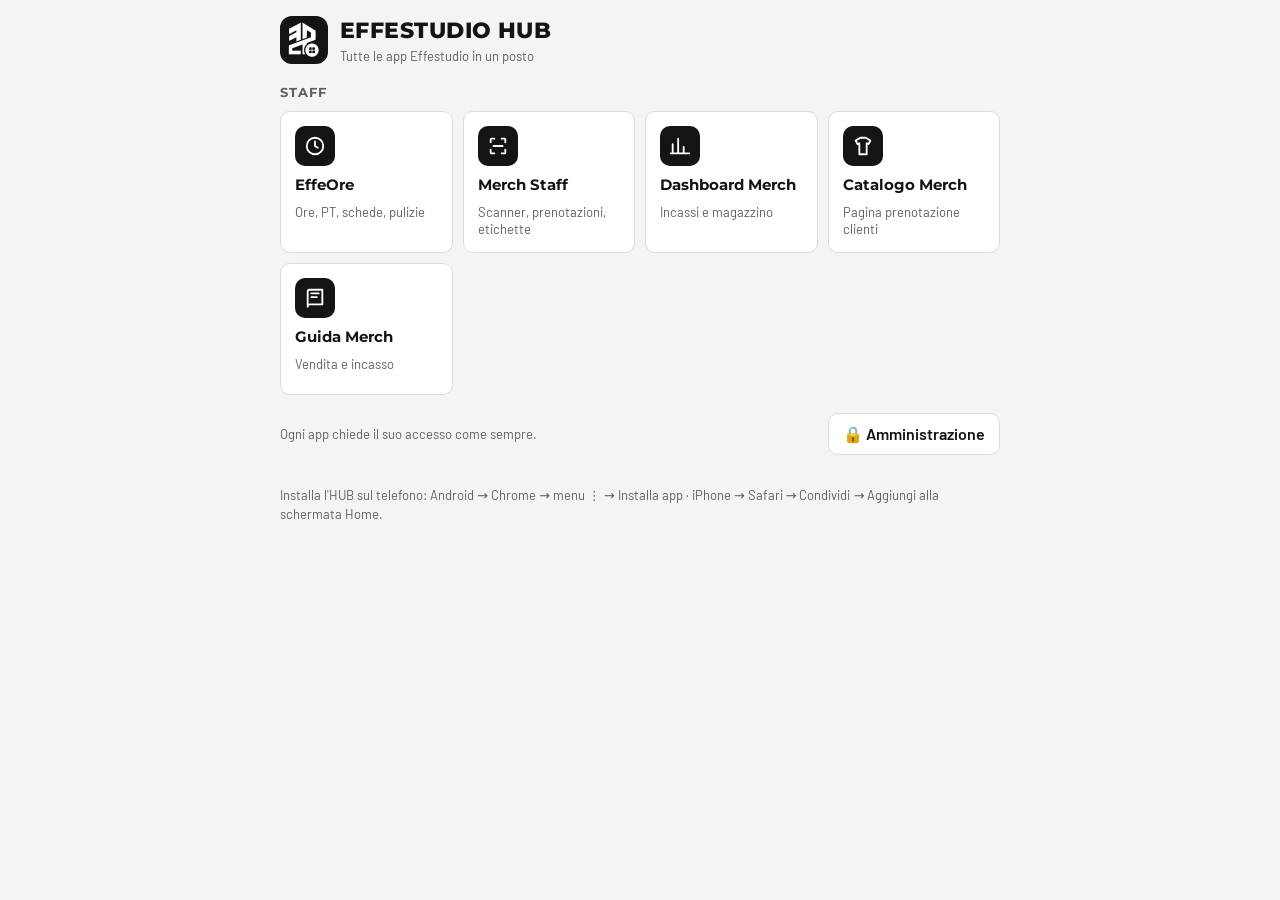
==== index.html @ 87434bb0 "Effestudio HUB: app unica installabile con EffeOre, Merch e area amministrazione Co-Authored-By: Cla" ====
<!DOCTYPE html>
<html lang="it">
<head>
<meta charset="utf-8">
<meta name="viewport" content="width=device-width,initial-scale=1,viewport-fit=cover">
<meta name="theme-color" content="#141414">
<meta name="apple-mobile-web-app-capable" content="yes">
<meta name="mobile-web-app-capable" content="yes">
<meta name="apple-mobile-web-app-title" content="Effestudio HUB">
<meta name="apple-mobile-web-app-status-bar-style" content="black">
<link rel="manifest" href="manifest.webmanifest">
<link rel="icon" type="image/png" href="icons/favicon-32.png">
<link rel="apple-touch-icon" href="icons/apple-touch-icon.png">
<title>Effestudio HUB</title>
<link rel="preconnect" href="https://fonts.googleapis.com">
<link rel="stylesheet" href="https://fonts.googleapis.com/css2?family=Montserrat:wght@600;700;800&family=Barlow:wght@400;500;600&display=swap">
<style>
:root{
  --bg:#f4f4f2; --surface:#ffffff; --surface-2:#ececea; --fg:#141414; --muted:#5f5f5c; --line:#dcdcd8;
  --accent:#141414; --accent-fg:#ffffff; --crit:#b3261e; --crit-soft:#f8dcd9; --ok:#1f7a45; --ok-soft:#dcf0e3;
  --bar:#141414; --bar-fg:#ffffff;
  --display:"Montserrat","Arial",system-ui,sans-serif; --body:"Barlow",system-ui,-apple-system,"Segoe UI",sans-serif; --r:10px;
}
@media (prefers-color-scheme: dark){:root{
  --bg:#0e0e0e; --surface:#191919; --surface-2:#232323; --fg:#f2f2f0; --muted:#a3a3a0; --line:#2e2e2e;
  --accent:#f2f2f0; --accent-fg:#141414; --crit:#f07a70; --crit-soft:#3d1d1a; --ok:#5cc489; --ok-soft:#15301f;
  --bar:#000000; --bar-fg:#f2f2f0; color-scheme:dark}}
*{box-sizing:border-box}
[hidden]{display:none!important}
html,body{margin:0;height:100%}
body{background:var(--bg);color:var(--fg);font:400 16px/1.4 var(--body)}
button,input{font:inherit;color:inherit}
:focus-visible{outline:2px solid var(--accent);outline-offset:2px}

/* home */
#home{min-height:100%;padding:calc(16px + env(safe-area-inset-top)) 16px calc(24px + env(safe-area-inset-bottom))}
.wrap{max-width:720px;margin:0 auto;display:flex;flex-direction:column;gap:18px}
.brand{display:flex;align-items:center;gap:12px}
.brand img{width:48px;height:48px;border-radius:12px}
h1,h2{font-family:var(--display);margin:0}
h1{font-size:22px;font-weight:800;text-transform:uppercase;letter-spacing:.02em}
.brand small{display:block;color:var(--muted);font-size:13px}
h2{font-size:13px;font-weight:700;text-transform:uppercase;letter-spacing:.08em;color:var(--muted);margin-bottom:10px}
.grid{display:grid;grid-template-columns:repeat(auto-fill,minmax(150px,1fr));gap:10px}
.tile{display:flex;flex-direction:column;align-items:flex-start;gap:10px;text-align:left;background:var(--surface);border:1px solid var(--line);border-radius:var(--r);padding:14px;cursor:pointer;min-height:132px;position:relative}
.tile:hover{border-color:var(--fg)}
.tile:active{transform:scale(.98)}
.tile .ic{width:40px;height:40px;border-radius:10px;background:var(--accent);color:var(--accent-fg);display:flex;align-items:center;justify-content:center}
.tile .ic svg{width:22px;height:22px}
.tile b{font-family:var(--display);font-size:15px;font-weight:700;line-height:1.2}
.tile span{color:var(--muted);font-size:13px;line-height:1.3}
.tile .ext{position:absolute;top:12px;right:12px;font-size:12px;color:var(--muted);font-weight:600}
.admin-bar{display:flex;justify-content:space-between;align-items:center;gap:10px;flex-wrap:wrap}
.lnk{background:none;border:1px solid var(--line);border-radius:var(--r);padding:9px 14px;font-weight:600;cursor:pointer;background:var(--surface)}
.muted{color:var(--muted);font-size:13px}
.pill{display:inline-flex;align-items:center;gap:6px;font-size:12px;font-weight:700;padding:3px 10px;border-radius:99px;background:var(--ok-soft);color:var(--ok);text-transform:uppercase;letter-spacing:.04em}

/* app aperta */
#shell{position:fixed;inset:0;display:flex;flex-direction:column;background:var(--bg)}
.topbar{display:flex;align-items:center;gap:6px;background:var(--bar);color:var(--bar-fg);padding:calc(6px + env(safe-area-inset-top)) 8px 6px;min-height:48px}
.topbar button{background:transparent;border:0;color:inherit;padding:8px 10px;border-radius:8px;cursor:pointer;font-weight:600;display:flex;align-items:center;gap:6px}
.topbar button:hover{background:rgba(255,255,255,.1)}
.topbar .t{flex:1;font-family:var(--display);font-weight:700;font-size:15px;white-space:nowrap;overflow:hidden;text-overflow:ellipsis}
.topbar svg{width:20px;height:20px}
#frames{flex:1;position:relative}
#frames iframe{position:absolute;inset:0;width:100%;height:100%;border:0;background:var(--bg)}
.loading{position:absolute;inset:0;display:flex;align-items:center;justify-content:center;color:var(--muted);pointer-events:none}

dialog{border:0;border-radius:14px;padding:0;width:min(380px,92vw);background:var(--surface);color:var(--fg)}
dialog::backdrop{background:rgba(0,0,0,.55)}
.dlg{padding:18px;display:flex;flex-direction:column;gap:12px}
.dlg h3{font-family:var(--display);margin:0;font-size:18px}
.dlg input{background:var(--surface);border:1px solid var(--line);border-radius:8px;padding:12px;font-size:18px;width:100%}
.dlg .row{display:flex;gap:8px}.dlg .row button{flex:1}
.primary{background:var(--accent);color:var(--accent-fg);border:1px solid var(--accent);border-radius:8px;padding:11px;font-weight:700;cursor:pointer}
.sec{background:var(--surface);border:1px solid var(--line);border-radius:8px;padding:11px;font-weight:600;cursor:pointer}
.err{background:var(--crit-soft);color:var(--crit);border-radius:8px;padding:10px;font-weight:600;font-size:14px}
</style>
</head>
<body>

<div id="home">
  <div class="wrap">
    <div class="brand"><img src="icons/icon-192.png" alt=""><div><h1>Effestudio HUB</h1><small>Tutte le app Effestudio in un posto</small></div></div>
    <section><h2>Staff</h2><div class="grid" id="g-staff"></div></section>
    <section id="s-admin" hidden><h2>Amministrazione</h2><div class="grid" id="g-admin"></div></section>
    <div class="admin-bar">
      <span class="muted" id="adm-state">Ogni app chiede il suo accesso come sempre.</span>
      <button class="lnk" id="b-admin">🔒 Amministrazione</button>
    </div>
    <p class="muted" id="install-hint">Installa l'HUB sul telefono: Android → Chrome → menu ⋮ → Installa app · iPhone → Safari → Condividi → Aggiungi alla schermata Home.</p>
  </div>
</div>

<div id="shell" hidden>
  <div class="topbar">
    <button id="b-back" aria-label="Torna all'HUB"><svg viewBox="0 0 24 24" fill="none" stroke="currentColor" stroke-width="2.2" stroke-linecap="round" stroke-linejoin="round"><path d="M15 18l-6-6 6-6"/></svg>HUB</button>
    <div class="t" id="t-name"></div>
    <button id="b-reload" aria-label="Ricarica"><svg viewBox="0 0 24 24" fill="none" stroke="currentColor" stroke-width="2" stroke-linecap="round" stroke-linejoin="round"><path d="M21 12a9 9 0 1 1-3-6.7L21 8M21 3v5h-5"/></svg></button>
    <button id="b-ext" aria-label="Apri nel browser"><svg viewBox="0 0 24 24" fill="none" stroke="currentColor" stroke-width="2" stroke-linecap="round" stroke-linejoin="round"><path d="M14 4h6v6M20 4l-9 9M18 14v5a1 1 0 0 1-1 1H5a1 1 0 0 1-1-1V7a1 1 0 0 1 1-1h5"/></svg></button>
  </div>
  <div id="frames"></div>
</div>

<dialog id="dlg"><div class="dlg" id="dlgBody"></div></dialog>

<script src="apps.js"></script>
<script>
const $=id=>document.getElementById(id);
const esc=s=>String(s??"").replace(/[&<>"']/g,c=>({"&":"&amp;","<":"&lt;",">":"&gt;",'"':"&quot;","'":"&#39;"}[c]));
function store(k,v){try{v==null?localStorage.removeItem(k):localStorage.setItem(k,v)}catch(e){}}
function load(k){try{return localStorage.getItem(k)}catch(e){return null}}

const ICONS={
  clock:'<circle cx="12" cy="12" r="9"/><path d="M12 7v5l3 2"/>',
  scan:'<path d="M4 8V5a1 1 0 0 1 1-1h3M16 4h3a1 1 0 0 1 1 1v3M20 16v3a1 1 0 0 1-1 1h-3M8 20H5a1 1 0 0 1-1-1v-3M7 12h10"/>',
  chart:'<path d="M4 20V10M10 20V4M16 20v-7M22 20H2"/>',
  shirt:'<path d="M9 3h6l5 3-2 4-2-1v12H8V9L6 10 4 6z"/>',
  book:'<path d="M4 19.5V5a2 2 0 0 1 2-2h14v16H6.5A2.5 2.5 0 0 0 4 21.5ZM8 7h8M8 11h6"/>',
  euro:'<path d="M17 6.5A7 7 0 1 0 17 17.5M4 10h9M4 14h9"/>',
  ledger:'<rect x="4" y="3" width="16" height="18" rx="2"/><path d="M8 7h8M8 11h8M8 15h5"/>',
  calendar:'<rect x="3" y="5" width="18" height="16" rx="2"/><path d="M3 10h18M8 3v4M16 3v4"/>'
};
const svg=k=>`<svg viewBox="0 0 24 24" fill="none" stroke="currentColor" stroke-width="2" stroke-linecap="round" stroke-linejoin="round">${ICONS[k]||ICONS.book}</svg>`;
const APPS=window.HUB_APPS||[];
const isAdmin=()=>load("hub-admin")==="1";

/* ---------- home ---------- */
function tile(a){return `<button class="tile" data-id="${esc(a.id)}">${a.mode==="browser"?'<i class="ext">↗ browser</i>':""}<div class="ic">${svg(a.icon)}</div><b>${esc(a.name)}</b><span>${esc(a.sub)}</span></button>`}
function renderHome(){
  $("g-staff").innerHTML=APPS.filter(a=>a.area==="staff").map(tile).join("");
  const adm=isAdmin();
  $("s-admin").hidden=!adm;
  $("g-admin").innerHTML=adm?APPS.filter(a=>a.area==="admin").map(tile).join(""):"";
  $("b-admin").textContent=adm?"Esci da amministrazione":"🔒 Amministrazione";
  $("adm-state").innerHTML=adm?'<span class="pill">✓ Amministrazione attiva</span>':"Ogni app chiede il suo accesso come sempre.";
  document.querySelectorAll(".tile").forEach(b=>b.onclick=()=>openApp(b.dataset.id,true));
  $("install-hint").hidden=matchMedia("(display-mode: standalone)").matches||navigator.standalone===true;
}

/* ---------- sblocco amministrazione (PIN verificato sul server EffeOre) ---------- */
$("b-admin").onclick=()=>{
  if(isAdmin()){store("hub-admin",null);renderHome();return}
  $("dlgBody").innerHTML=`<h3>Amministrazione</h3><p class="muted" style="margin:0">Inserisci il PIN amministrazione (lo stesso di EffeOre).</p>
    <input id="a-pin" type="password" inputmode="numeric" autocomplete="off"><div id="a-err" class="err" hidden></div>
    <div class="row"><button class="sec" id="a-no">Annulla</button><button class="primary" id="a-ok">Sblocca</button></div>`;
  $("dlg").showModal();setTimeout(()=>$("a-pin").focus(),50);
  $("a-no").onclick=()=>$("dlg").close();
  $("a-pin").onkeydown=e=>{if(e.key==="Enter")$("a-ok").click()};
  $("a-ok").onclick=async()=>{
    const b=$("a-ok");b.disabled=true;b.textContent="Verifico…";$("a-err").hidden=true;
    try{
      const r=await fetch(window.HUB_ADMIN_API,{method:"POST",headers:{"Content-Type":"text/plain;charset=utf-8"},
        body:JSON.stringify({fn:"api_adminCheck",args:[$("a-pin").value.trim()]}),redirect:"follow",cache:"no-store"});
      const j=await r.json();
      if(j.ok&&j.data===true){store("hub-admin","1");$("dlg").close();renderHome()}
      else throw new Error("PIN amministrazione non valido.");
    }catch(e){$("a-err").textContent=/PIN/.test(e.message)?e.message:"Connessione non riuscita. Riprova.";$("a-err").hidden=false;b.disabled=false;b.textContent="Sblocca"}
  };
};

/* ---------- apertura app dentro l'HUB ---------- */
const frames={};let cur=null;
function openApp(id,push){
  const a=APPS.find(x=>x.id===id);if(!a)return;
  if(a.area==="admin"&&!isAdmin())return;
  if(a.mode==="browser"){window.open(a.url,"_blank","noopener");return}
  cur=a;$("t-name").textContent=a.name;
  Object.values(frames).forEach(f=>f.hidden=true);
  if(!frames[id]){
    const f=document.createElement("iframe");
    f.src=a.url;f.title=a.name;f.allow="camera; clipboard-write; fullscreen";
    $("frames").appendChild(f);frames[id]=f;
  }else frames[id].hidden=false;
  $("home").hidden=true;$("shell").hidden=false;
  if(push)history.pushState({app:id},"","?app="+encodeURIComponent(id));
}
function goHome(push){
  $("shell").hidden=true;$("home").hidden=false;cur=null;
  if(push)history.pushState({},"",location.pathname);
}
$("b-back").onclick=()=>{if(history.state&&history.state.app)history.back();else goHome(true)};
$("b-reload").onclick=()=>{if(cur&&frames[cur.id])frames[cur.id].src=cur.url};
$("b-ext").onclick=()=>{if(cur)window.open(cur.url,"_blank","noopener")};
window.onpopstate=e=>{const id=e.state&&e.state.app;if(id)openApp(id,false);else goHome(false)};

/* ---------- avvio ---------- */
if("serviceWorker" in navigator)navigator.serviceWorker.register("sw.js").catch(()=>{});
renderHome();
const start=new URLSearchParams(location.search).get("app");
if(start){history.replaceState({},"",location.pathname);history.pushState({app:start},"","?app="+encodeURIComponent(start));openApp(start,false)}
</script>
</body>
</html>
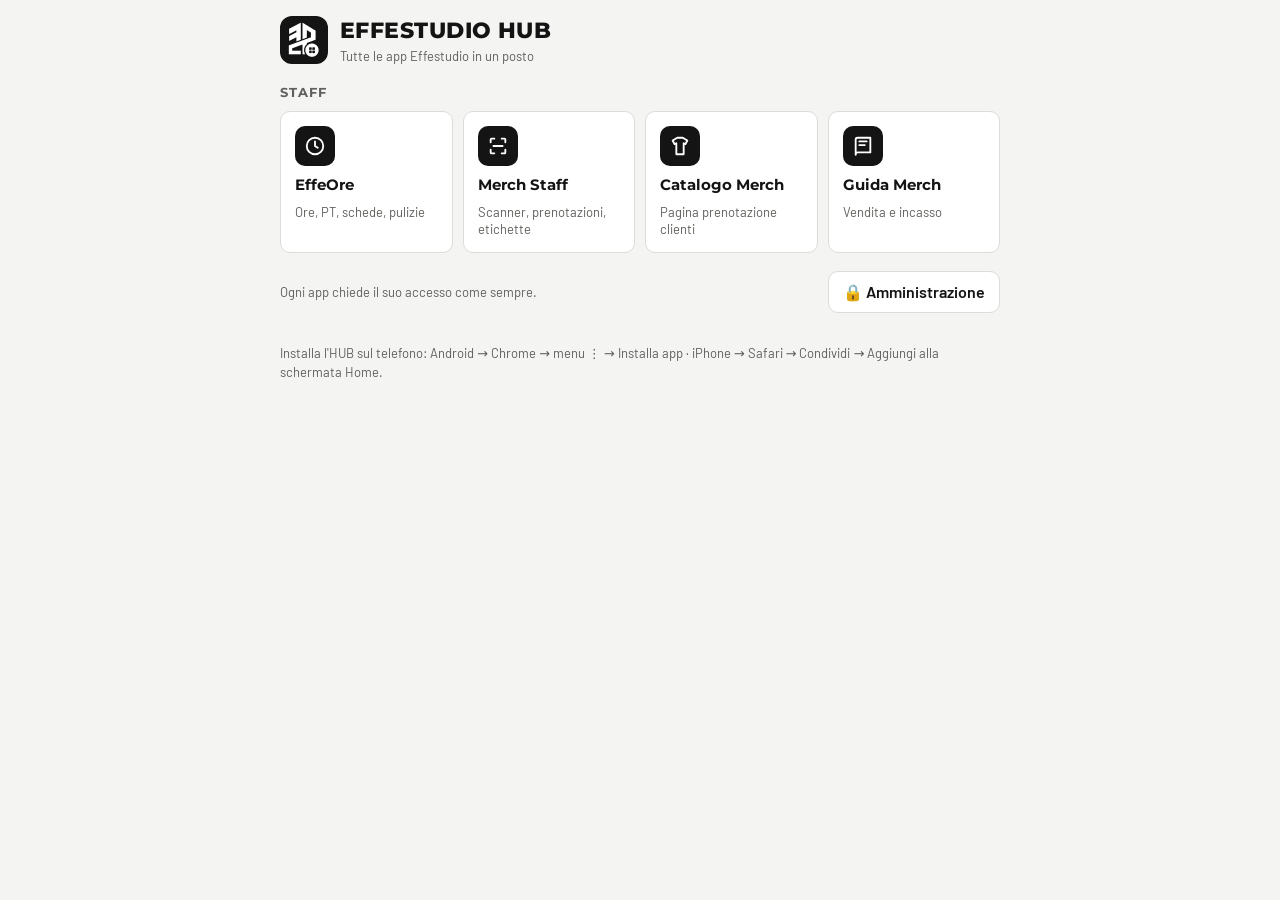
==== commit 776da386: "Velocità e fluidità: apertura istantanea da cache, service worker stale-while-revalidate, tocchi rea" ====
--- a/index.html
+++ b/index.html
@@ -3,6 +3,9 @@
 <head>
 <meta charset="utf-8">
 <meta name="viewport" content="width=device-width,initial-scale=1,viewport-fit=cover">
+<link rel="preconnect" href="https://script.google.com" crossorigin>
+<link rel="preconnect" href="https://script.googleusercontent.com" crossorigin>
+<link rel="dns-prefetch" href="https://script.googleusercontent.com">
 <meta name="theme-color" content="#141414">
 <meta name="apple-mobile-web-app-capable" content="yes">
 <meta name="mobile-web-app-capable" content="yes">
@@ -75,6 +78,14 @@
 .primary{background:var(--accent);color:var(--accent-fg);border:1px solid var(--accent);border-radius:8px;padding:11px;font-weight:700;cursor:pointer}
 .sec{background:var(--surface);border:1px solid var(--line);border-radius:8px;padding:11px;font-weight:600;cursor:pointer}
 .err{background:var(--crit-soft);color:var(--crit);border-radius:8px;padding:10px;font-weight:600;font-size:14px}
+
+/* fluidità touch (Android/iOS) */
+html{-webkit-text-size-adjust:100%;text-size-adjust:100%}
+*{-webkit-tap-highlight-color:transparent}
+button,a,select,label,summary,[role=button]{touch-action:manipulation}
+button:not(:disabled):active{opacity:.75}
+@media (pointer:coarse){input,select,textarea{font-size:16px!important}}
+img{max-width:100%}
 </style>
 </head>
 <body>
@@ -187,6 +198,30 @@
 /* ---------- avvio ---------- */
 if("serviceWorker" in navigator)navigator.serviceWorker.register("sw.js").catch(()=>{});
 renderHome();
+
+/* ---------- velocità: risveglia i server Google e prepara le app più usate ---------- */
+// I server Apps Script "dormono" dopo qualche minuto: un ping leggero all'apertura dell'HUB
+// li sveglia mentre l'utente sceglie l'app, così la prima schermata arriva in 1-2 s invece di 5-15 s.
+(function warm(){
+  let last=0;try{last=+sessionStorage.getItem("hub-warm")||0}catch(e){}
+  if(Date.now()-last<4*60*1000)return;
+  try{sessionStorage.setItem("hub-warm",String(Date.now()))}catch(e){}
+  const ping=(url,fn,args)=>fetch(url,{method:"POST",headers:{"Content-Type":"text/plain;charset=utf-8"},
+    body:JSON.stringify({fn,args:args||[]}),redirect:"follow",keepalive:true}).catch(()=>{});
+  (window.HUB_WARM||[]).forEach(w=>ping(w.url,w.fn,w.args));
+})();
+// Carica in sottofondo EffeOre e Merch Staff quando il telefono è libero: aprendole, sono già pronte.
+function preload(){
+  const slow=navigator.connection&&(navigator.connection.saveData||/2g/.test(navigator.connection.effectiveType||""));
+  if(slow)return;
+  ["effeore","merch-staff"].forEach(id=>{
+    const a=APPS.find(x=>x.id===id);if(!a||frames[id])return;
+    const f=document.createElement("iframe");f.src=a.url;f.title=a.name;f.hidden=true;f.loading="eager";
+    f.allow="camera; clipboard-write; fullscreen";$("frames").appendChild(f);frames[id]=f;
+  });
+}
+(window.requestIdleCallback||(cb=>setTimeout(cb,1500)))(preload,{timeout:3000});
+
 const start=new URLSearchParams(location.search).get("app");
 if(start){history.replaceState({},"",location.pathname);history.pushState({app:start},"","?app="+encodeURIComponent(start));openApp(start,false)}
 </script>
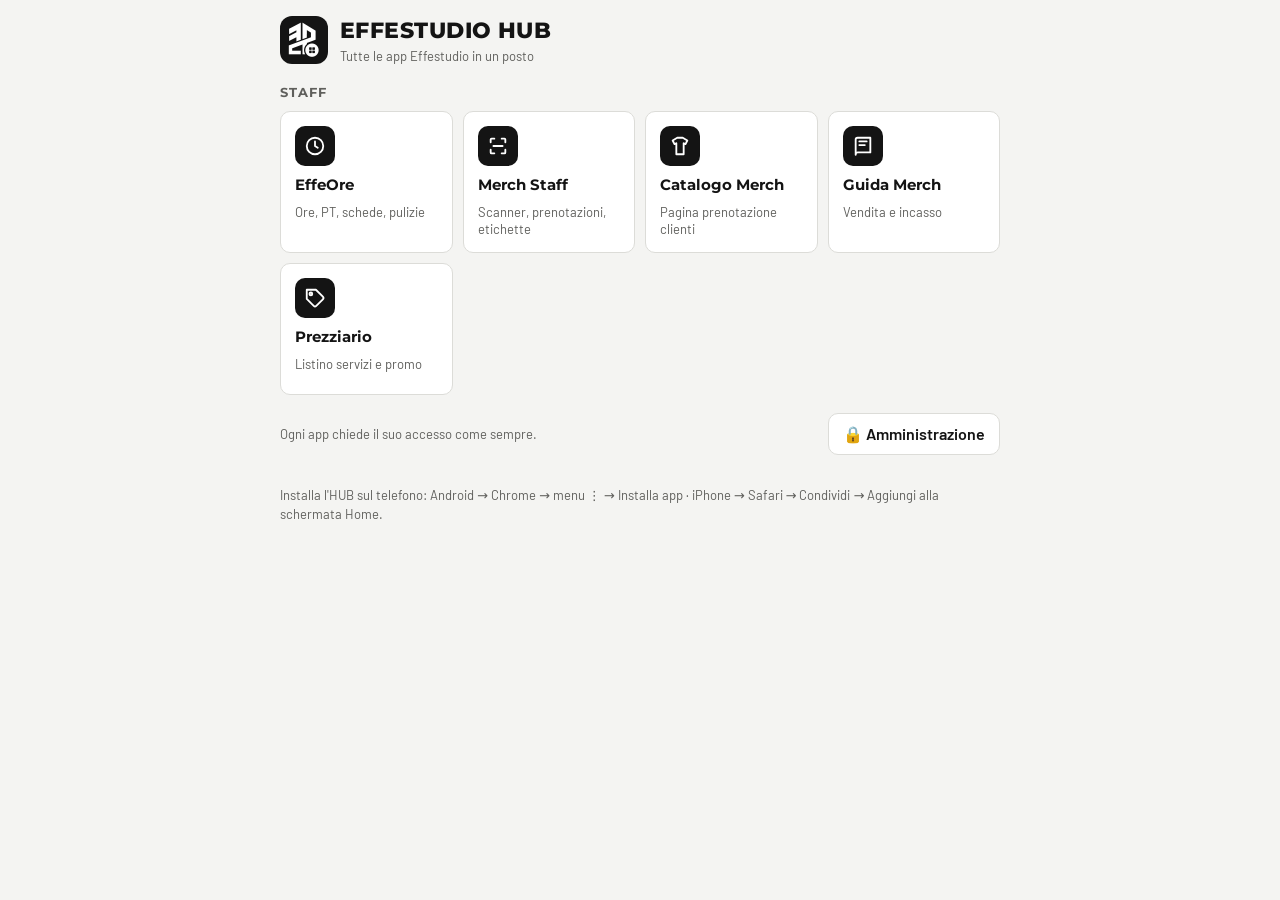
==== commit e17ccb69: "Aggiunto Prezziario servizi per lo staff Co-Authored-By: Claude Opus 5.5 <noreply@anthropic.com> Cla" ====
--- a/index.html
+++ b/index.html
@@ -130,6 +130,7 @@
   book:'<path d="M4 19.5V5a2 2 0 0 1 2-2h14v16H6.5A2.5 2.5 0 0 0 4 21.5ZM8 7h8M8 11h6"/>',
   euro:'<path d="M17 6.5A7 7 0 1 0 17 17.5M4 10h9M4 14h9"/>',
   ledger:'<rect x="4" y="3" width="16" height="18" rx="2"/><path d="M8 7h8M8 11h8M8 15h5"/>',
+  tag:'<path d="M20.6 13.4 13.4 20.6a2 2 0 0 1-2.8 0L3 13V3h10l7.6 7.6a2 2 0 0 1 0 2.8Z"/><circle cx="7.5" cy="7.5" r="1.5"/>',
   calendar:'<rect x="3" y="5" width="18" height="16" rx="2"/><path d="M3 10h18M8 3v4M16 3v4"/>'
 };
 const svg=k=>`<svg viewBox="0 0 24 24" fill="none" stroke="currentColor" stroke-width="2" stroke-linecap="round" stroke-linejoin="round">${ICONS[k]||ICONS.book}</svg>`;
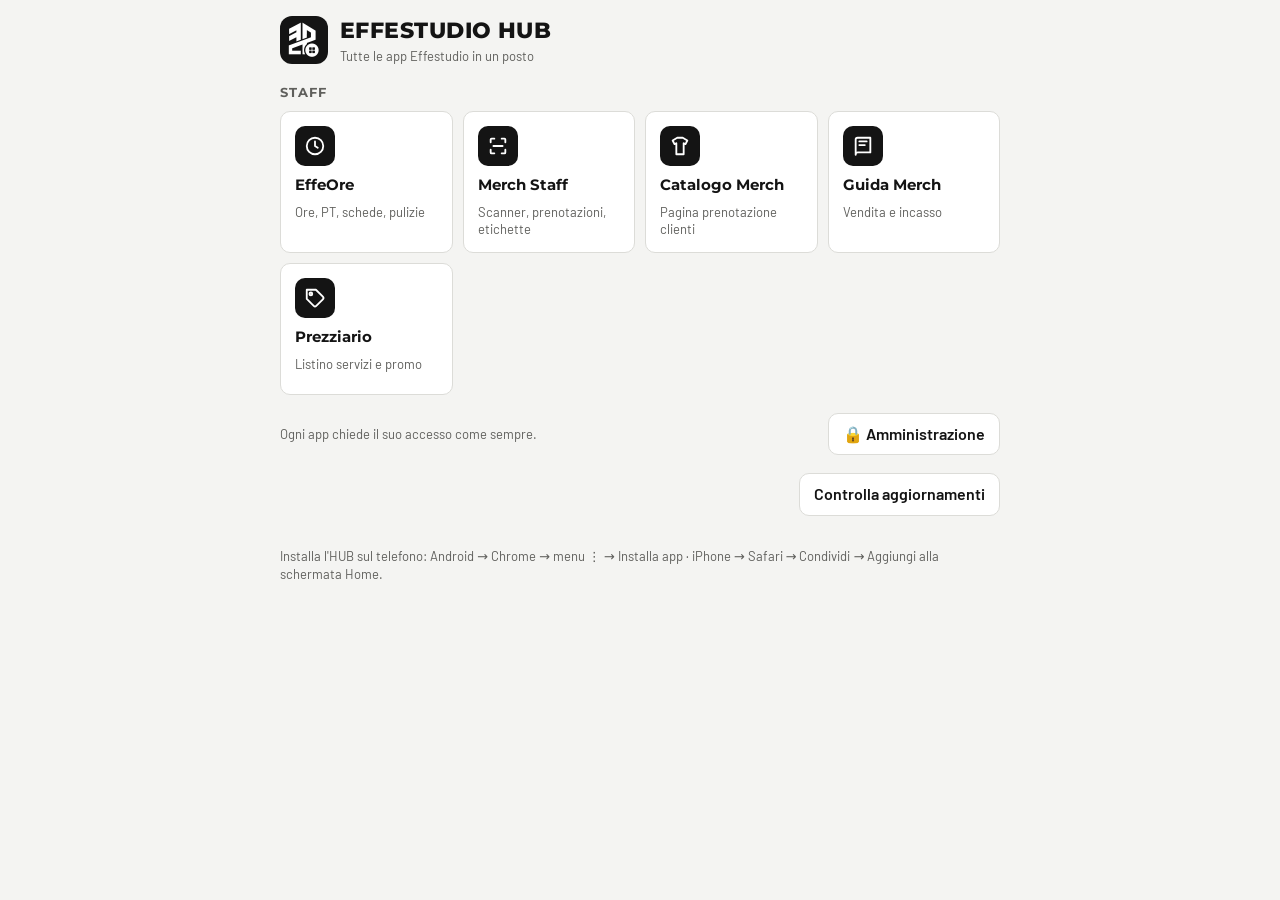
==== commit e902cb38: "Tasto Aggiorna: controlla e aggiorna solo le app con una nuova versione Co-Authored-By: Claude Opus " ====
--- a/index.html
+++ b/index.html
@@ -56,6 +56,13 @@
 .admin-bar{display:flex;justify-content:space-between;align-items:center;gap:10px;flex-wrap:wrap}
 .lnk{background:none;border:1px solid var(--line);border-radius:var(--r);padding:9px 14px;font-weight:600;cursor:pointer;background:var(--surface)}
 .muted{color:var(--muted);font-size:13px}
+/* aggiornamenti */
+.upd{display:flex;align-items:center;justify-content:space-between;gap:12px;background:var(--surface);border:1px solid var(--fg);border-radius:var(--r);padding:12px 14px}
+.upd b{font-family:var(--display);font-size:15px;display:block}
+.upd span{color:var(--muted);font-size:13px}
+.upd .primary{flex:none;padding:10px 16px}
+.tile .dot{position:absolute;top:12px;right:12px;font-size:11px;font-weight:700;padding:2px 8px;border-radius:99px;background:var(--accent);color:var(--accent-fg);text-transform:uppercase;letter-spacing:.04em}
+.foot{display:flex;justify-content:space-between;align-items:center;gap:10px;flex-wrap:wrap}
 .pill{display:inline-flex;align-items:center;gap:6px;font-size:12px;font-weight:700;padding:3px 10px;border-radius:99px;background:var(--ok-soft);color:var(--ok);text-transform:uppercase;letter-spacing:.04em}
 
 /* app aperta */
@@ -93,12 +100,14 @@
 <div id="home">
   <div class="wrap">
     <div class="brand"><img src="icons/icon-192.png" alt=""><div><h1>Effestudio HUB</h1><small>Tutte le app Effestudio in un posto</small></div></div>
+    <div class="upd" id="upd" hidden><div><b id="upd-t">Aggiornamenti disponibili</b><span id="upd-s"></span></div><button class="primary" id="b-upd">Aggiorna</button></div>
     <section><h2>Staff</h2><div class="grid" id="g-staff"></div></section>
     <section id="s-admin" hidden><h2>Amministrazione</h2><div class="grid" id="g-admin"></div></section>
     <div class="admin-bar">
       <span class="muted" id="adm-state">Ogni app chiede il suo accesso come sempre.</span>
       <button class="lnk" id="b-admin">🔒 Amministrazione</button>
     </div>
+    <div class="foot"><span class="muted" id="upd-state"></span><button class="lnk" id="b-check">Controlla aggiornamenti</button></div>
     <p class="muted" id="install-hint">Installa l'HUB sul telefono: Android → Chrome → menu ⋮ → Installa app · iPhone → Safari → Condividi → Aggiungi alla schermata Home.</p>
   </div>
 </div>
@@ -136,9 +145,10 @@
 const svg=k=>`<svg viewBox="0 0 24 24" fill="none" stroke="currentColor" stroke-width="2" stroke-linecap="round" stroke-linejoin="round">${ICONS[k]||ICONS.book}</svg>`;
 const APPS=window.HUB_APPS||[];
 const isAdmin=()=>load("hub-admin")==="1";
+let UPD_IDS=new Set();
 
 /* ---------- home ---------- */
-function tile(a){return `<button class="tile" data-id="${esc(a.id)}">${a.mode==="browser"?'<i class="ext">↗ browser</i>':""}<div class="ic">${svg(a.icon)}</div><b>${esc(a.name)}</b><span>${esc(a.sub)}</span></button>`}
+function tile(a){return `<button class="tile" data-id="${esc(a.id)}">${a.mode==="browser"?'<i class="ext">↗ browser</i>':""}${UPD_IDS.has(a.id)?'<i class="dot">Nuova versione</i>':""}<div class="ic">${svg(a.icon)}</div><b>${esc(a.name)}</b><span>${esc(a.sub)}</span></button>`}
 function renderHome(){
   $("g-staff").innerHTML=APPS.filter(a=>a.area==="staff").map(tile).join("");
   const adm=isAdmin();
@@ -196,8 +206,65 @@
 $("b-ext").onclick=()=>{if(cur)window.open(cur.url,"_blank","noopener")};
 window.onpopstate=e=>{const id=e.state&&e.state.app;if(id)openApp(id,false);else goHome(false)};
 
+/* ---------- aggiornamenti: HUB e app con versione in cache (EffeOre, Merch) ---------- */
+// Ogni app ha la sua versione nel proprio sw.js (const CACHE = '...'). Se quella online è diversa
+// da quella salvata sul telefono, l'app ha un aggiornamento: il tasto aggiorna solo quelle.
+const SOURCES=[
+  {key:"hub",name:"HUB",url:new URL("./",location.href).href,prefix:"hub-"},
+  {key:"effeore",name:"EffeOre",url:"https://andreadamo.github.io/effeore/",prefix:"effeore-"},
+  {key:"merch",name:"Merch",url:"https://andreadamo.github.io/effestudio-merch/",prefix:"merch-"}
+].filter(x=>new URL(x.url).origin===location.origin);
+const appsOf=src=>APPS.filter(a=>new URL(a.url,location.href).href.startsWith(src.url)).map(a=>a.id);
+let pending=[],hubReady=false,lastCheck=0,busy=false;
+const hadSW="serviceWorker" in navigator&&!!navigator.serviceWorker.controller;
+async function onlineVer(src){
+  const t=await fetch(src.url+"sw.js",{cache:"no-store"}).then(r=>r.ok?r.text():"");
+  return (t.match(/const CACHE\s*=\s*'([^']+)'/)||[])[1]||"";
+}
+async function checkUpdates(force){
+  if(busy||!("caches" in window)||!("serviceWorker" in navigator))return;
+  if(!force&&Date.now()-lastCheck<60000)return;lastCheck=Date.now();
+  if(force)$("upd-state").textContent="Controllo…";
+  const keys=await caches.keys().catch(()=>[]);
+  const res=await Promise.all(SOURCES.map(async src=>{
+    try{const v=await onlineVer(src);if(!v)return null;
+      const mine=keys.filter(k=>k.startsWith(src.prefix));
+      return mine.length&&!mine.includes(v)?Object.assign({ver:v},src):null}catch(e){return null}
+  }));
+  pending=res.filter(Boolean);renderUpd();
+}
+function renderUpd(){
+  const names=pending.map(p=>p.name);if(hubReady&&!names.includes("HUB"))names.unshift("HUB");
+  UPD_IDS=new Set(pending.flatMap(appsOf));
+  $("upd").hidden=!names.length;
+  $("upd-t").textContent=names.length===1?"Aggiornamento disponibile":"Aggiornamenti disponibili";
+  $("upd-s").textContent=names.join(" · ");
+  $("upd-state").textContent=names.length?"":"✓ Tutto aggiornato";
+  renderHome();
+}
+async function doUpdate(){
+  if(busy)return;busy=true;const b=$("b-upd");b.disabled=true;b.textContent="Aggiorno…";
+  let reloadHub=hubReady;
+  for(const p of pending){
+    try{
+      const reg=await navigator.serviceWorker.getRegistration(p.url);
+      if(reg){await reg.update();for(let i=0;i<60&&!(await caches.has(p.ver));i++)await new Promise(z=>setTimeout(z,250))}
+      else{const ks=await caches.keys();await Promise.all(ks.filter(k=>k.startsWith(p.prefix)).map(k=>caches.delete(k)))}
+    }catch(e){}
+    if(p.key==="hub")reloadHub=true;
+    appsOf(p).forEach(id=>{if(frames[id]){frames[id].remove();delete frames[id]}});
+  }
+  if(reloadHub){location.reload();return}
+  pending=[];busy=false;b.disabled=false;b.textContent="Aggiorna";renderUpd();preload();
+}
+$("b-upd").onclick=doUpdate;
+$("b-check").onclick=()=>checkUpdates(true);
+
 /* ---------- avvio ---------- */
-if("serviceWorker" in navigator)navigator.serviceWorker.register("sw.js").catch(()=>{});
+if("serviceWorker" in navigator){
+  navigator.serviceWorker.register("sw.js").catch(()=>{});
+  navigator.serviceWorker.addEventListener("controllerchange",()=>{if(hadSW){hubReady=true;renderUpd()}});
+}
 renderHome();
 
 /* ---------- velocità: risveglia i server Google e prepara le app più usate ---------- */
@@ -222,6 +289,8 @@
   });
 }
 (window.requestIdleCallback||(cb=>setTimeout(cb,1500)))(preload,{timeout:3000});
+setTimeout(()=>checkUpdates(true),2000);
+document.addEventListener("visibilitychange",()=>{if(document.visibilityState==="visible"&&!$("home").hidden)checkUpdates(false)});
 
 const start=new URLSearchParams(location.search).get("app");
 if(start){history.replaceState({},"",location.pathname);history.pushState({app:start},"","?app="+encodeURIComponent(start));openApp(start,false)}
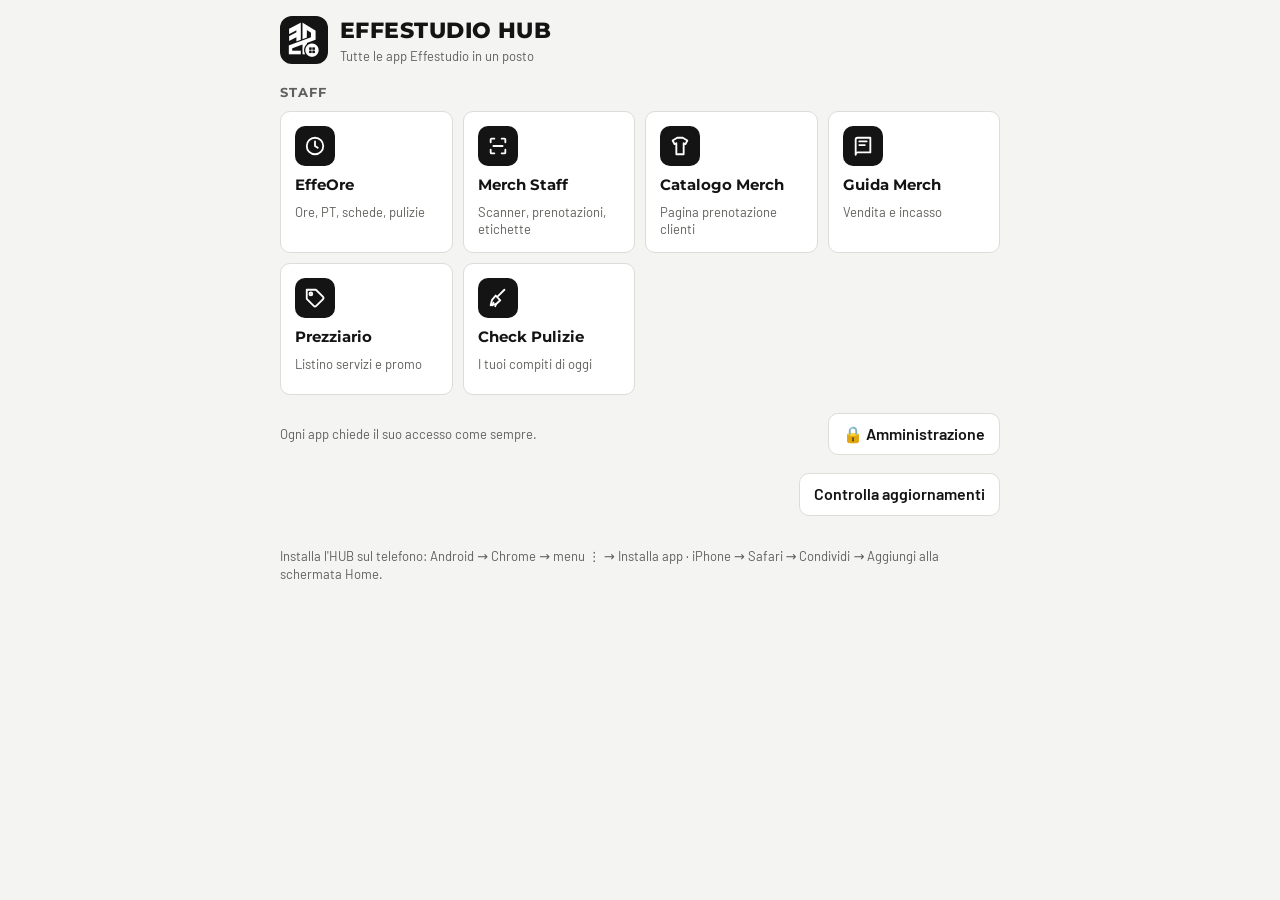
==== commit 13c20b9d: "HUB: Check Pulizie (staff) + Monitoraggio Pulizie (amministrazione) su Supabase, notifiche push avvi" ====
--- a/index.html
+++ b/index.html
@@ -140,7 +140,9 @@
   euro:'<path d="M17 6.5A7 7 0 1 0 17 17.5M4 10h9M4 14h9"/>',
   ledger:'<rect x="4" y="3" width="16" height="18" rx="2"/><path d="M8 7h8M8 11h8M8 15h5"/>',
   tag:'<path d="M20.6 13.4 13.4 20.6a2 2 0 0 1-2.8 0L3 13V3h10l7.6 7.6a2 2 0 0 1 0 2.8Z"/><circle cx="7.5" cy="7.5" r="1.5"/>',
-  calendar:'<rect x="3" y="5" width="18" height="16" rx="2"/><path d="M3 10h18M8 3v4M16 3v4"/>'
+  calendar:'<rect x="3" y="5" width="18" height="16" rx="2"/><path d="M3 10h18M8 3v4M16 3v4"/>',
+  trend:'<path d="M3 17l6-6 4 4 8-8M15 7h6v6"/>',
+  broom:'<path d="M19 3l-7 7M9.5 9.5l5 5M4 20l1.5-6 4-4.5 5 5L10 18.5z"/><path d="M7 17l-1 3M10 18.5l-1 2.5"/>'
 };
 const svg=k=>`<svg viewBox="0 0 24 24" fill="none" stroke="currentColor" stroke-width="2" stroke-linecap="round" stroke-linejoin="round">${ICONS[k]||ICONS.book}</svg>`;
 const APPS=window.HUB_APPS||[];
@@ -248,8 +250,9 @@
   for(const p of pending){
     try{
       const reg=await navigator.serviceWorker.getRegistration(p.url);
-      if(reg){await reg.update();for(let i=0;i<60&&!(await caches.has(p.ver));i++)await new Promise(z=>setTimeout(z,250))}
-      else{const ks=await caches.keys();await Promise.all(ks.filter(k=>k.startsWith(p.prefix)).map(k=>caches.delete(k)))}
+      if(reg){await reg.update();for(let i=0;i<40&&!(await caches.has(p.ver));i++)await new Promise(z=>setTimeout(z,250))}
+      // versione vecchia ancora in cache (o nessun service worker): la svuoto, l'app si ricarica dalla rete
+      if(!(await caches.has(p.ver))){const ks=await caches.keys();await Promise.all(ks.filter(k=>k.startsWith(p.prefix)).map(k=>caches.delete(k)))}
     }catch(e){}
     if(p.key==="hub")reloadHub=true;
     appsOf(p).forEach(id=>{if(frames[id]){frames[id].remove();delete frames[id]}});
